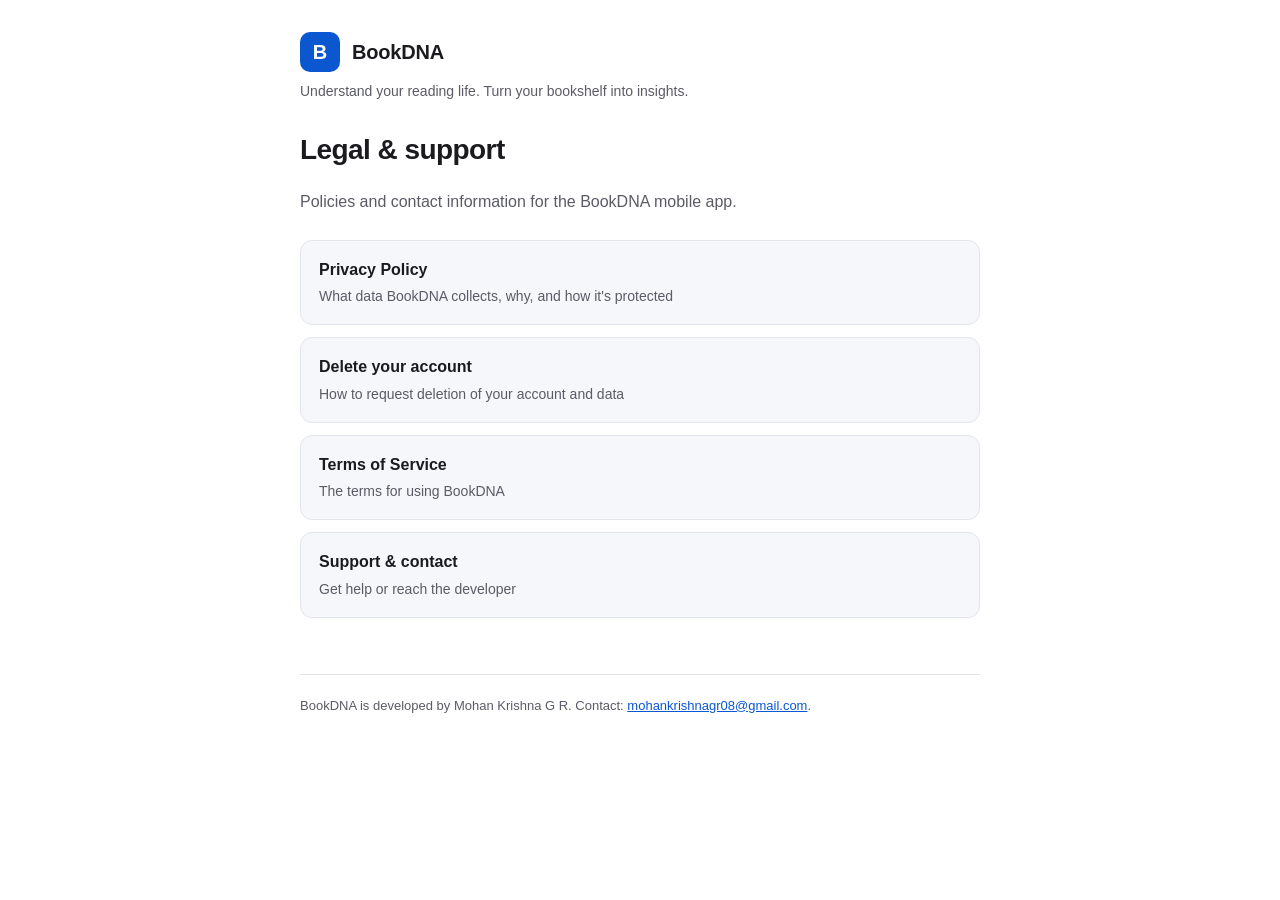
==== index.html @ ef50641e "Add GitHub Pages legal site: privacy, account deletion, terms, support" ====
<!doctype html>
<html lang="en">
<head>
  <meta charset="utf-8">
  <meta name="viewport" content="width=device-width, initial-scale=1">
  <title>BookDNA</title>
  <meta name="description" content="BookDNA — understand your reading life. Legal and support information.">
  <link rel="stylesheet" href="styles.css">
</head>
<body>
  <main class="wrap">
    <header>
      <div class="logo">B</div>
      <div class="brand">BookDNA</div>
    </header>
    <p class="meta">Understand your reading life. Turn your bookshelf into insights.</p>

    <h1>Legal &amp; support</h1>
    <p class="muted">Policies and contact information for the BookDNA mobile app.</p>

    <nav class="cards">
      <a href="privacy.html">Privacy Policy<span>What data BookDNA collects, why, and how it's protected</span></a>
      <a href="delete-account.html">Delete your account<span>How to request deletion of your account and data</span></a>
      <a href="terms.html">Terms of Service<span>The terms for using BookDNA</span></a>
      <a href="support.html">Support &amp; contact<span>Get help or reach the developer</span></a>
    </nav>

    <footer>
      BookDNA is developed by Mohan Krishna G R. Contact:
      <a href="mailto:mohankrishnagr08@gmail.com">mohankrishnagr08@gmail.com</a>.
    </footer>
  </main>
</body>
</html>
---- styles.css ----
:root {
  --brand: #0b57d0;
  --ink: #1b1b1f;
  --muted: #5b5b66;
  --bg: #ffffff;
  --card: #f6f7fb;
  --border: #e3e5ec;
}
@media (prefers-color-scheme: dark) {
  :root {
    --brand: #a8c7fa;
    --ink: #e4e2e6;
    --muted: #c4c6cf;
    --bg: #131316;
    --card: #1d1d21;
    --border: #2d2d31;
  }
}
* { box-sizing: border-box; }
html { -webkit-text-size-adjust: 100%; }
body {
  margin: 0;
  font: 16px/1.65 -apple-system, BlinkMacSystemFont, "Segoe UI", Roboto, Helvetica, Arial, sans-serif;
  color: var(--ink);
  background: var(--bg);
}
.wrap { max-width: 720px; margin: 0 auto; padding: 32px 20px 80px; }
header { display: flex; align-items: center; gap: 12px; margin-bottom: 8px; }
.logo {
  width: 40px; height: 40px; border-radius: 10px;
  background: var(--brand); color: #fff; display: grid; place-items: center;
  font-weight: 700; font-size: 20px; flex: none;
}
@media (prefers-color-scheme: dark) { .logo { color: #07101f; } }
.brand { font-size: 20px; font-weight: 700; letter-spacing: -0.01em; }
a { color: var(--brand); }
h1 { font-size: 28px; letter-spacing: -0.02em; margin: 24px 0 4px; }
h2 { font-size: 19px; margin: 32px 0 8px; }
.meta { color: var(--muted); font-size: 14px; margin: 0 0 24px; }
.muted { color: var(--muted); }
ul { padding-left: 22px; }
li { margin: 4px 0; }
nav.cards { display: grid; gap: 12px; margin: 24px 0; }
nav.cards a {
  display: block; padding: 16px 18px; background: var(--card);
  border: 1px solid var(--border); border-radius: 12px; text-decoration: none;
  color: var(--ink); font-weight: 600;
}
nav.cards a span { display: block; font-weight: 400; color: var(--muted); font-size: 14px; margin-top: 2px; }
.back { display: inline-block; margin-top: 40px; font-size: 14px; }
footer { margin-top: 56px; padding-top: 20px; border-top: 1px solid var(--border); color: var(--muted); font-size: 13px; }
code { background: var(--card); padding: 1px 6px; border-radius: 6px; font-size: 90%; }
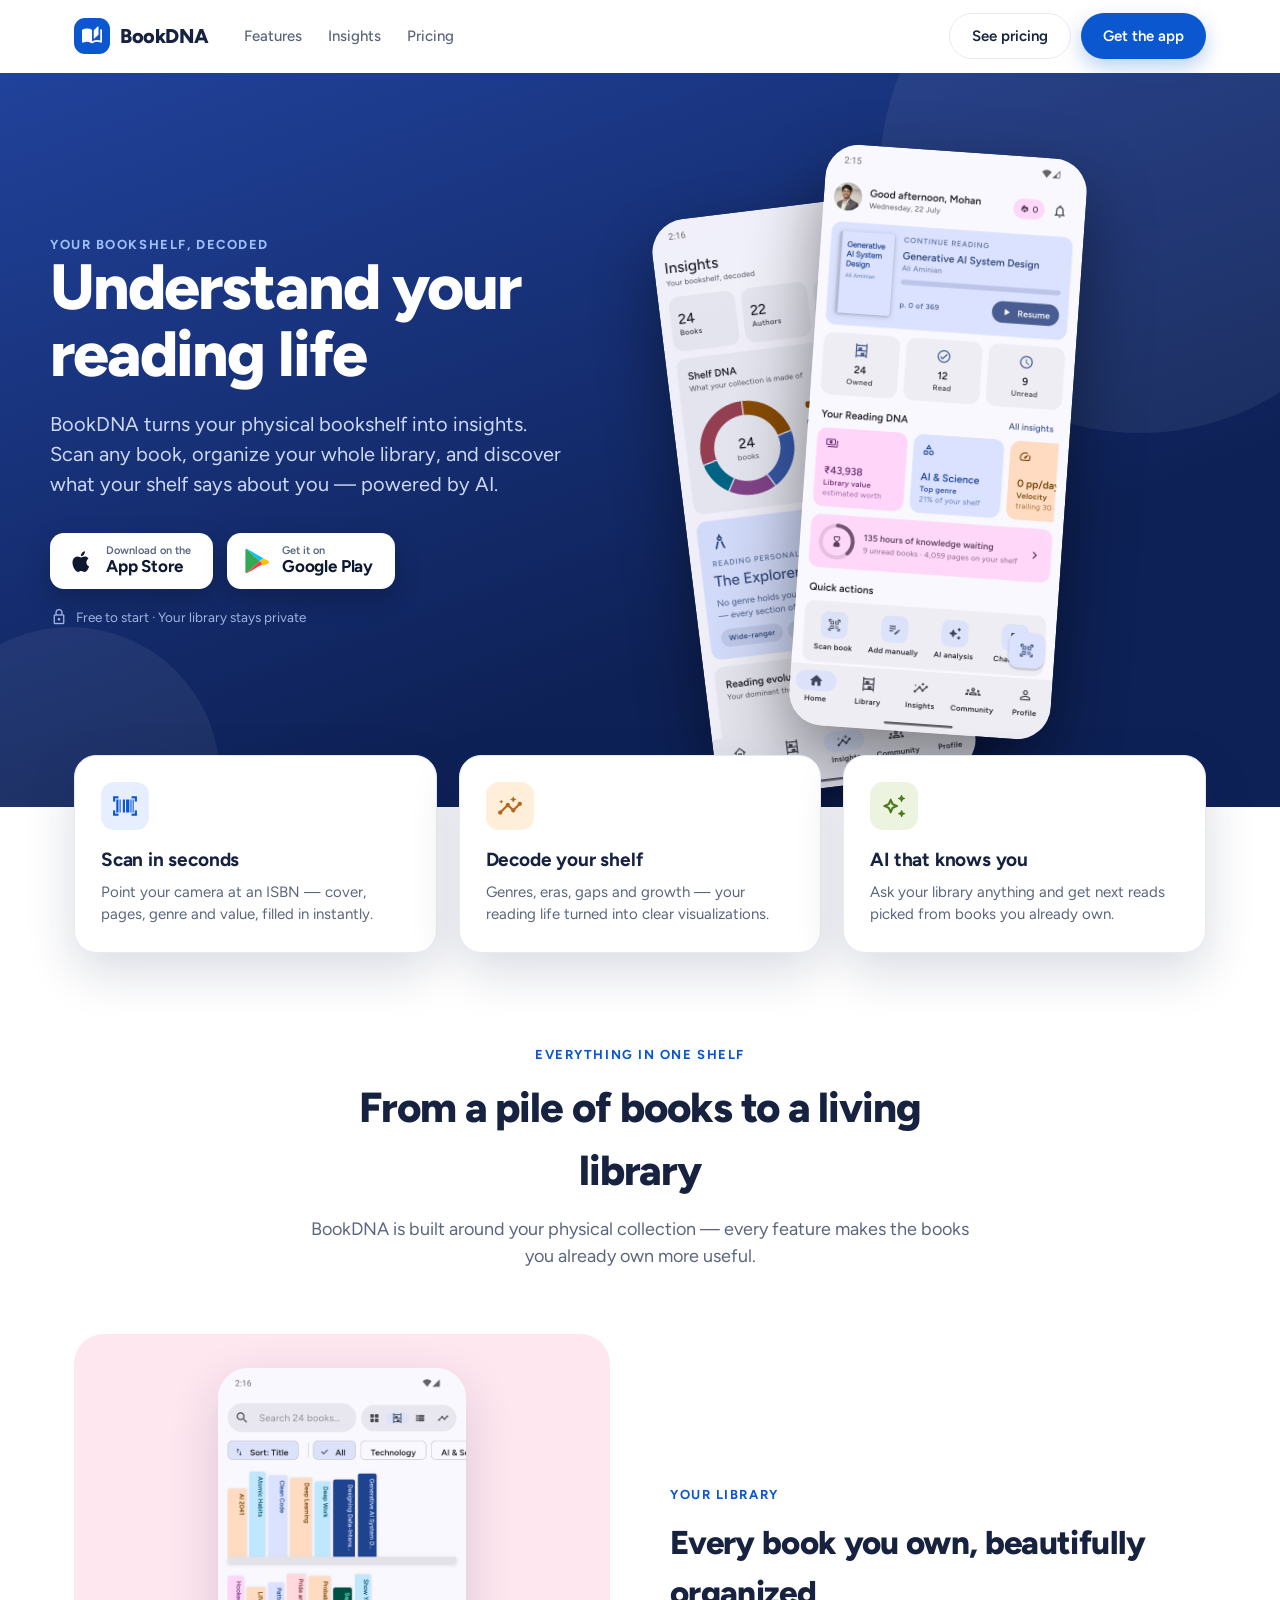
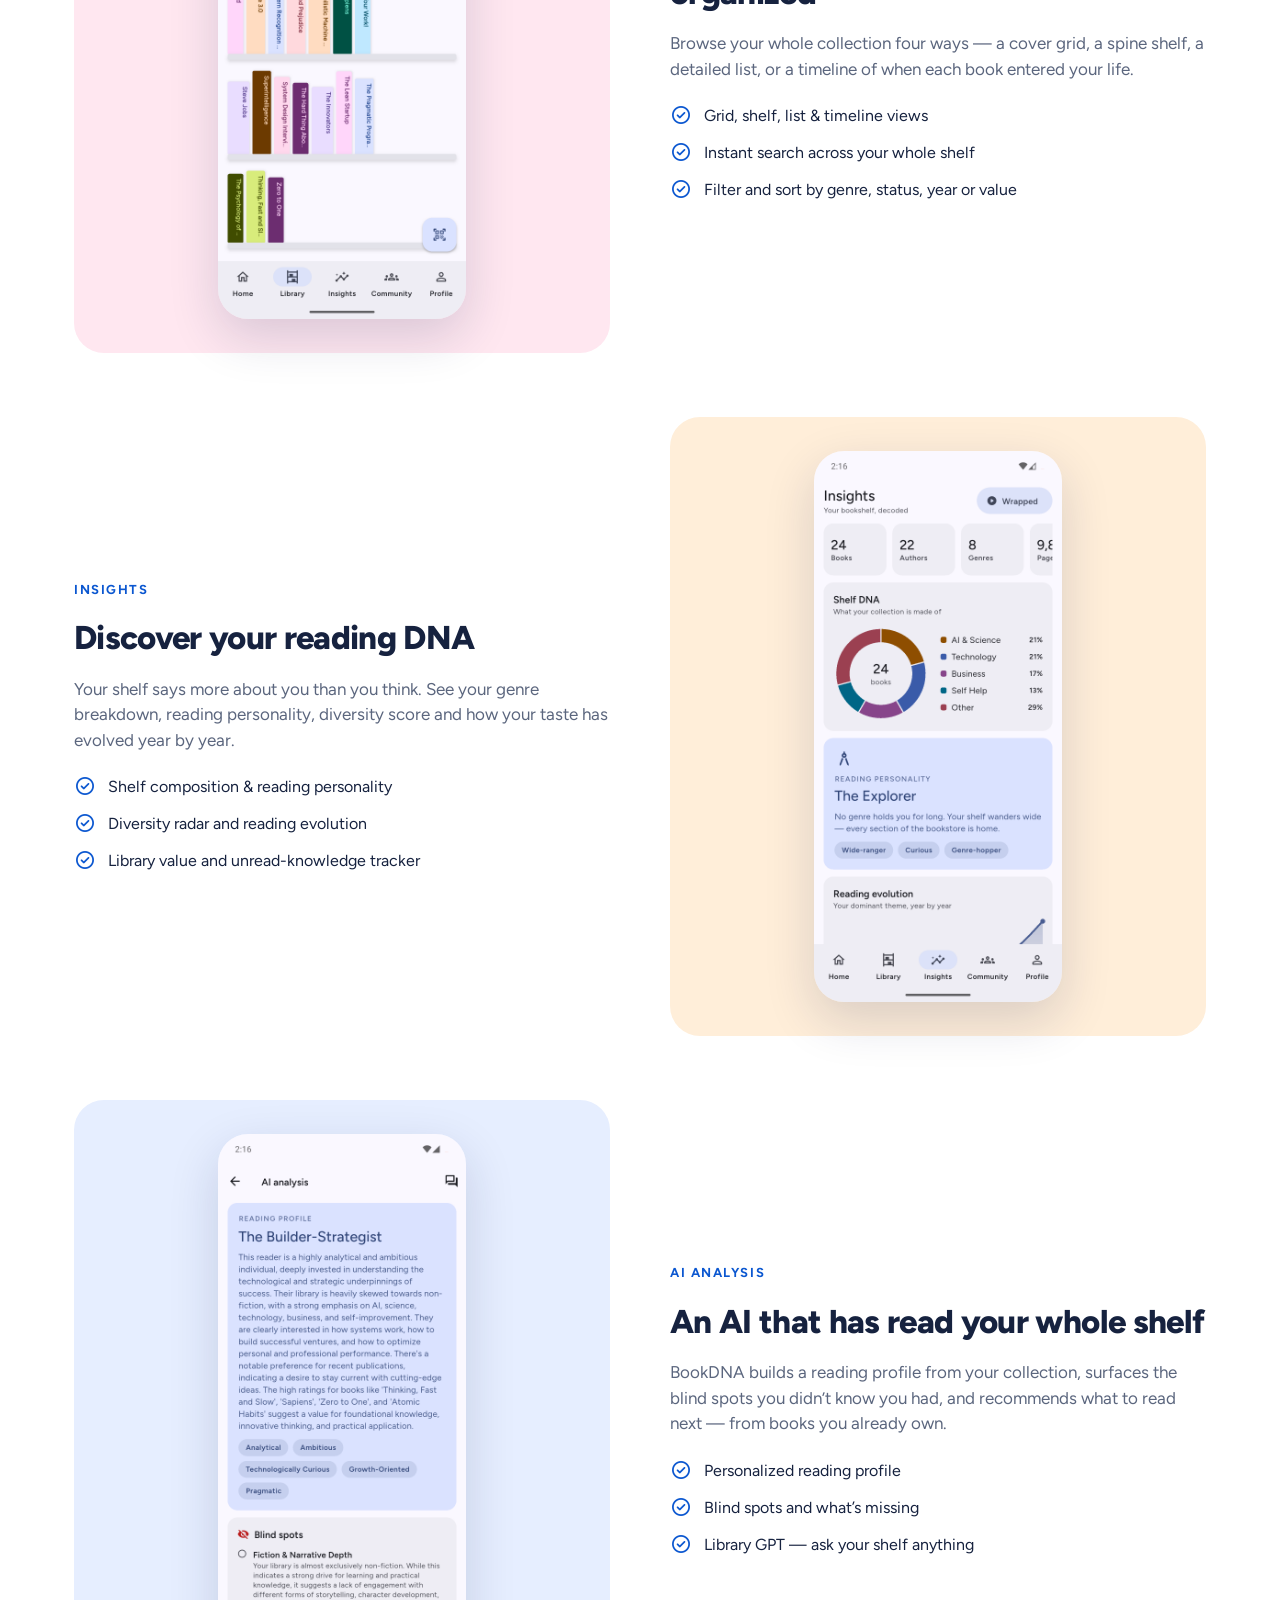
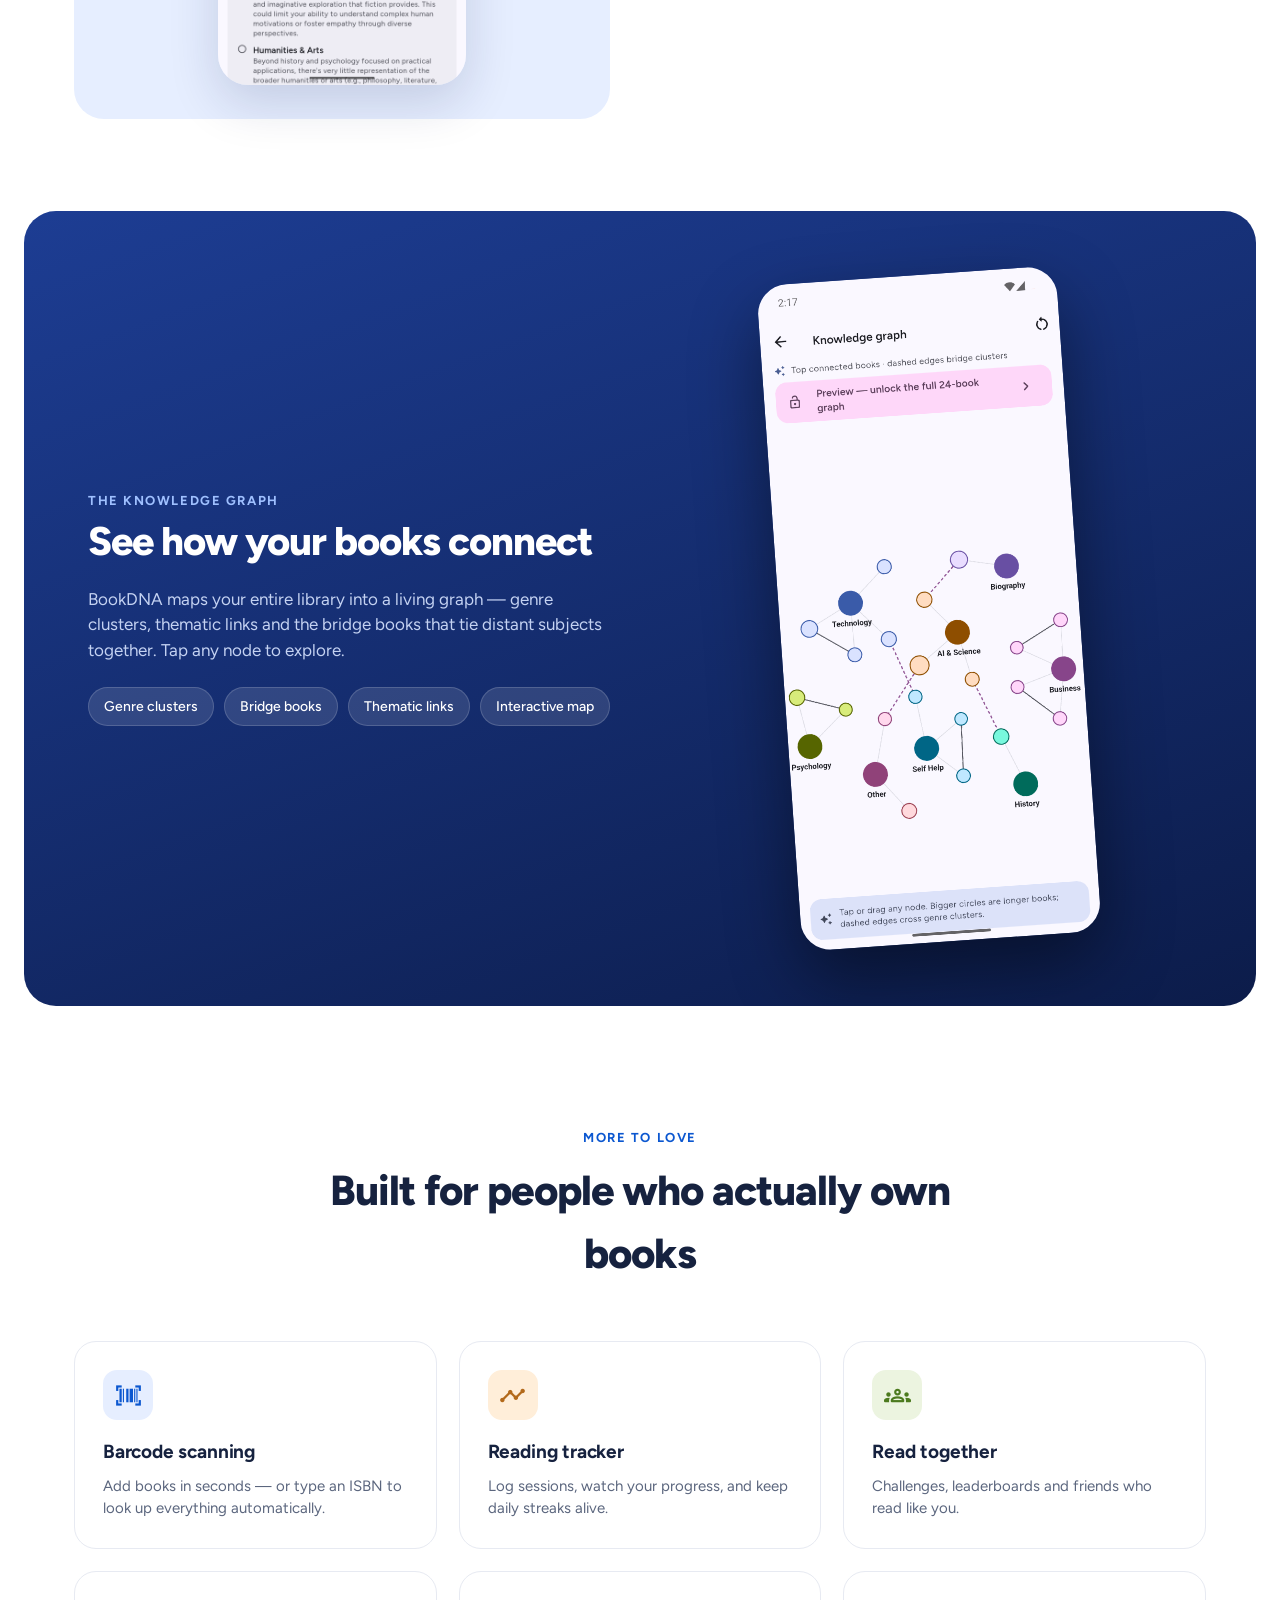
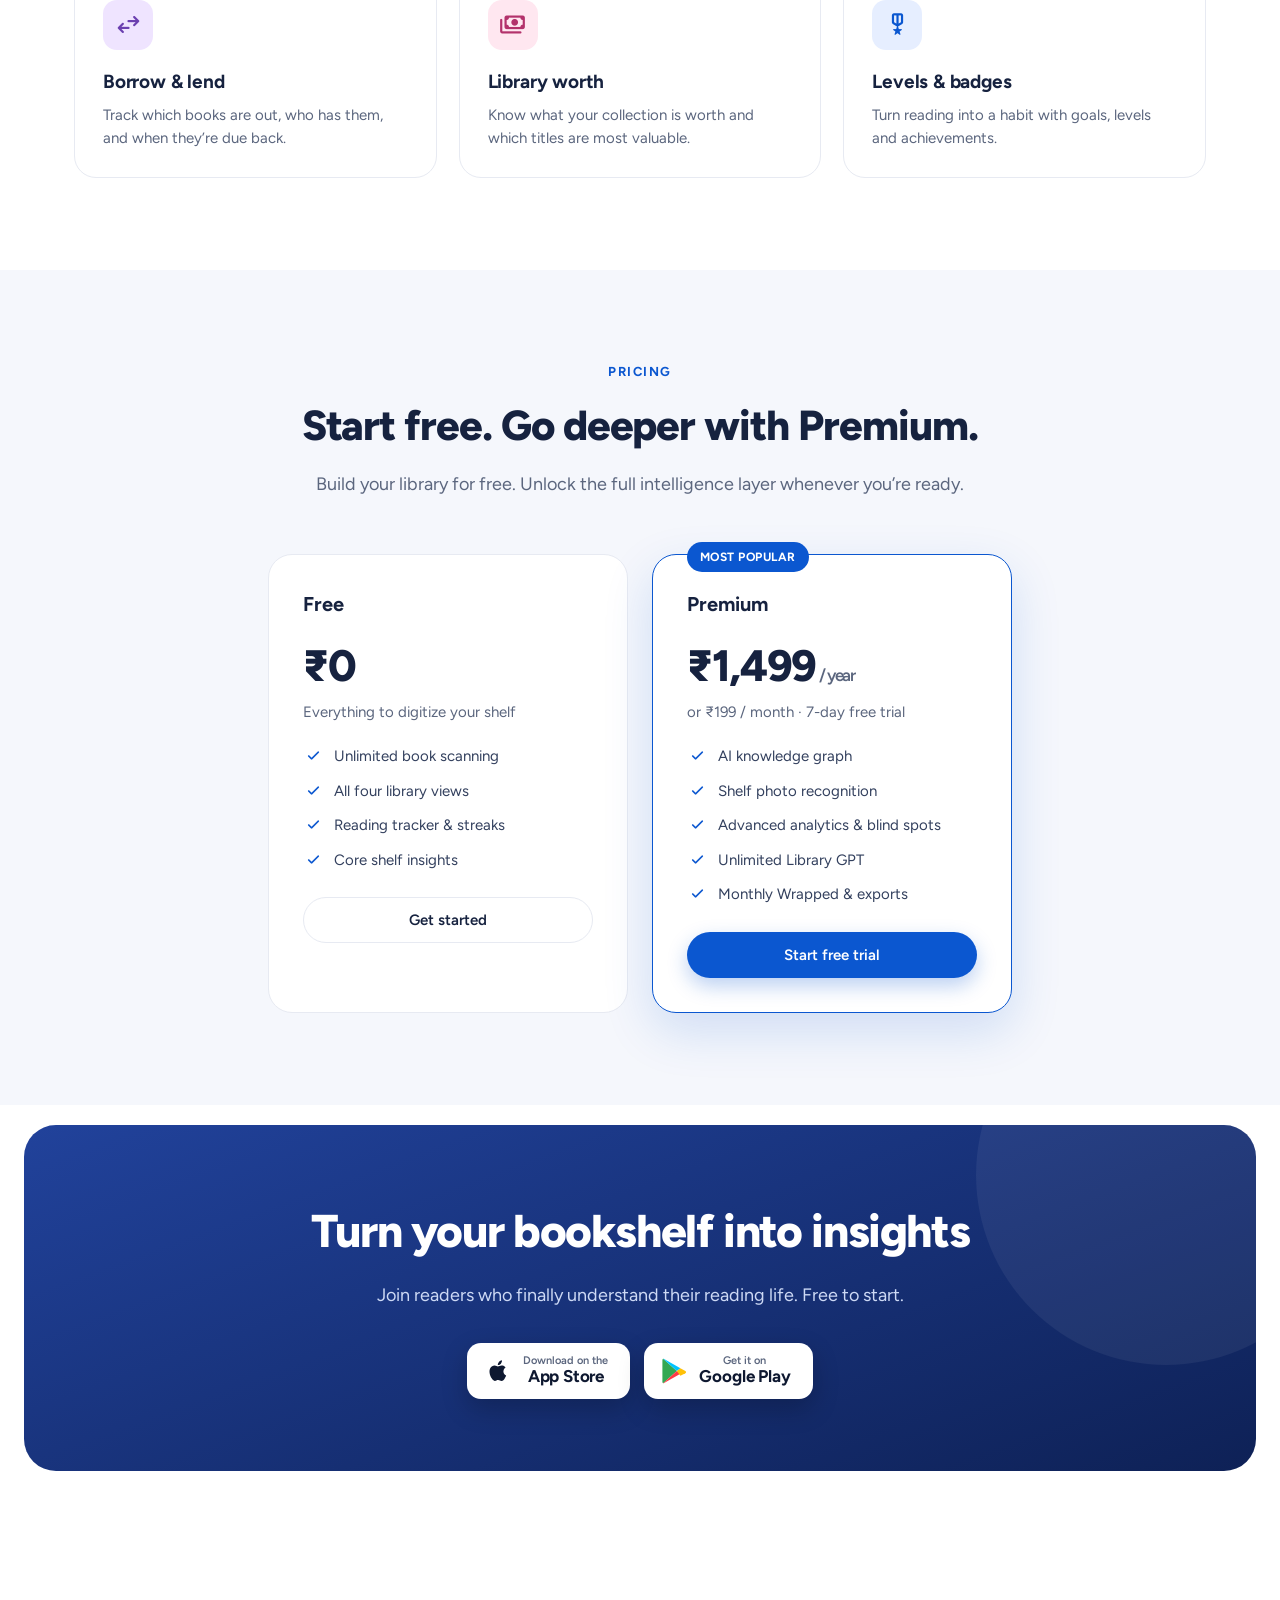
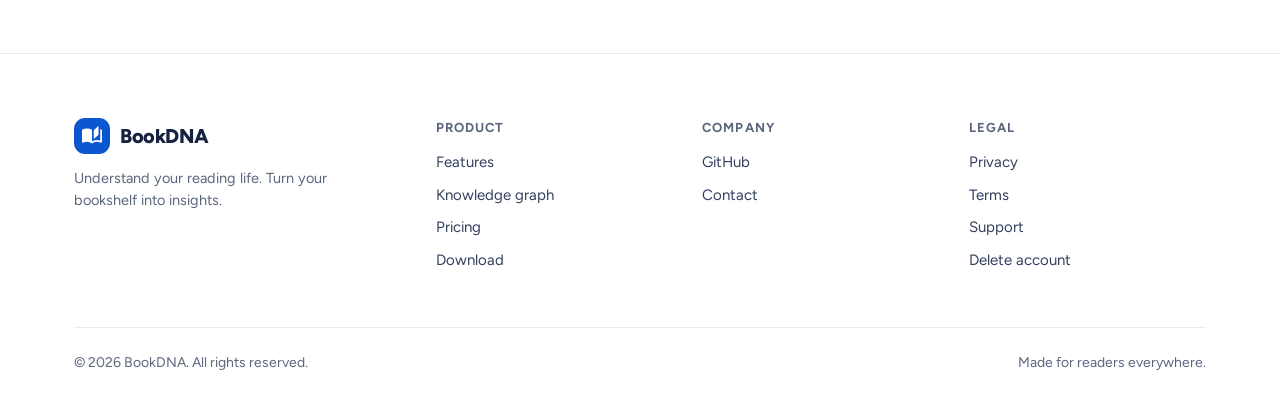
==== commit a37aae0b: "Deploy BookDNA marketing site as homepage; keep legal pages New index.html from the Claude Design pr" ====
--- a/index.html
+++ b/index.html
@@ -1,34 +1,421 @@
-<!doctype html>
+<!DOCTYPE html>
 <html lang="en">
 <head>
-  <meta charset="utf-8">
-  <meta name="viewport" content="width=device-width, initial-scale=1">
-  <title>BookDNA</title>
-  <meta name="description" content="BookDNA — understand your reading life. Legal and support information.">
-  <link rel="stylesheet" href="styles.css">
+<meta charset="UTF-8" />
+<meta name="viewport" content="width=device-width, initial-scale=1" />
+<title>BookDNA — Understand your reading life</title>
+<meta name="description" content="BookDNA turns your physical bookshelf into insights. Scan any book, organize your whole library, and decode your reading DNA with AI." />
+<link rel="preconnect" href="https://fonts.googleapis.com" />
+<link rel="preconnect" href="https://fonts.gstatic.com" crossorigin="anonymous" />
+<link href="https://fonts.googleapis.com/css2?family=Figtree:wght@400;500;600;700;800&display=swap" rel="stylesheet" />
+<link href="https://fonts.googleapis.com/css2?family=Material+Symbols+Rounded:opsz,wght,FILL,GRAD@20..48,300..600,0..1,0" rel="stylesheet" />
+<style>
+  :root{
+    --indigo:#0b57d0; --indigo-2:#1d3d93; --indigo-deep:#0e2156;
+    --pink:#ffe7f0; --amber:#ffeed9; --green:#ecf4e0; --blue:#e6eeff; --purple:#efe4ff;
+    --ink:#16223f; --muted:#5b667e; --line:#e7eaf2; --bg:#ffffff; --soft:#f5f7fc;
+    --r:22px; --shadow:0 18px 50px rgba(20,34,80,.16);
+  }
+  *{box-sizing:border-box;margin:0;padding:0}
+  html{scroll-behavior:smooth}
+  body{font-family:"Figtree",system-ui,sans-serif;color:var(--ink);background:var(--bg);-webkit-font-smoothing:antialiased;line-height:1.5}
+  .msr{font-family:"Material Symbols Rounded";font-weight:normal;font-style:normal;line-height:1;display:inline-block;vertical-align:middle}
+  a{color:inherit;text-decoration:none}
+  img{display:block;max-width:100%}
+  .wrap{max-width:1180px;margin:0 auto;padding:0 24px}
+  .eyebrow{font-size:13px;font-weight:700;letter-spacing:.12em;text-transform:uppercase;color:var(--indigo)}
+
+  /* nav */
+  header{position:sticky;top:0;z-index:50;backdrop-filter:saturate(1.4) blur(12px);background:rgba(255,255,255,.82);border-bottom:1px solid transparent;transition:border-color .3s, background .3s}
+  header.scrolled{border-color:var(--line)}
+  .nav{display:flex;align-items:center;gap:28px;height:72px}
+  .brand{display:flex;align-items:center;gap:10px;font-weight:800;font-size:20px;letter-spacing:-.02em}
+  .logo{width:36px;height:36px;border-radius:11px;background:var(--indigo);display:flex;align-items:center;justify-content:center;flex:none}
+  .logo .msr{color:#fff;font-size:22px}
+  .nav .links{display:flex;gap:26px;margin-left:8px}
+  .nav .links a{font-size:15px;font-weight:500;color:var(--muted);transition:color .2s}
+  .nav .links a:hover{color:var(--ink)}
+  .nav .spacer{flex:1}
+  .btn{display:inline-flex;align-items:center;justify-content:center;gap:8px;height:46px;padding:0 22px;border-radius:999px;font-weight:600;font-size:15px;cursor:pointer;border:none;transition:transform .15s, box-shadow .2s, background .2s;white-space:nowrap}
+  .btn:active{transform:translateY(1px)}
+  .btn-primary{background:var(--indigo);color:#fff;box-shadow:0 8px 20px rgba(11,87,208,.28)}
+  .btn-primary:hover{background:#0a4cb8}
+  .btn-ghost{background:transparent;color:var(--ink);border:1px solid var(--line)}
+  .btn-ghost:hover{background:var(--soft)}
+  .nav-cta{display:flex;gap:10px;align-items:center}
+  .menu-btn{display:none;background:none;border:none;cursor:pointer}
+
+  /* hero */
+  .hero{position:relative;overflow:hidden;background:linear-gradient(160deg,#21429b 0%,#0e2156 70%);color:#fff}
+  .hero .blob{position:absolute;border-radius:50%;background:rgba(255,255,255,.06);pointer-events:none}
+  .hero-inner{display:grid;grid-template-columns:1.05fr .95fr;gap:40px;align-items:center;padding:78px 0 96px}
+  .hero h1{font-size:clamp(38px,5.4vw,64px);line-height:1.04;letter-spacing:-.03em;font-weight:800}
+  .hero p.sub{font-size:clamp(17px,2vw,20px);color:#cdd9f5;margin-top:22px;max-width:520px}
+  .hero .eyebrow{color:#9fc0ff}
+  .store-row{display:flex;gap:14px;margin-top:34px;flex-wrap:wrap}
+  .store{display:inline-flex;align-items:center;gap:11px;background:#fff;color:#0e1830;height:56px;padding:0 22px 0 18px;border-radius:14px;transition:transform .15s, box-shadow .2s;box-shadow:0 10px 26px rgba(0,0,0,.22)}
+  .store:hover{transform:translateY(-2px)}
+  .store .msr{font-size:30px}
+  .store small{display:block;font-size:11px;line-height:1.1;color:#5b667e;font-weight:600}
+  .store b{display:block;font-size:17px;line-height:1.15;letter-spacing:-.01em}
+  .store.play .tri{width:26px;height:28px}
+  .hero-note{margin-top:18px;font-size:13.5px;color:#9fb2e0;display:flex;align-items:center;gap:8px}
+  .phones{position:relative;height:560px}
+  .phones img{position:absolute;border-radius:34px;box-shadow:0 30px 70px rgba(0,0,0,.45);width:262px}
+  .phones .p1{left:118px;top:0;transform:rotate(4deg);z-index:2}
+  .phones .p2{left:-6px;top:54px;transform:rotate(-7deg);z-index:1;opacity:.96}
+
+  /* value strip */
+  .values{display:grid;grid-template-columns:repeat(3,1fr);gap:22px;margin-top:-52px;position:relative;z-index:5}
+  .vcard{background:#fff;border:1px solid var(--line);border-radius:var(--r);padding:26px;box-shadow:var(--shadow)}
+  .vcard .ic{width:48px;height:48px;border-radius:13px;background:var(--blue);display:flex;align-items:center;justify-content:center;margin-bottom:16px}
+  .vcard .ic .msr{color:var(--indigo);font-size:26px}
+  .vcard h3{font-size:19px;letter-spacing:-.01em}
+  .vcard p{color:var(--muted);font-size:15px;margin-top:6px}
+
+  section.block{padding:92px 0}
+  .sec-head{max-width:680px;margin:0 auto 12px;text-align:center}
+  .sec-head h2{font-size:clamp(28px,3.6vw,42px);letter-spacing:-.025em;font-weight:800;margin-top:12px}
+  .sec-head p{color:var(--muted);font-size:18px;margin-top:14px}
+
+  /* showcase rows */
+  .showcase{display:grid;grid-template-columns:1fr 1fr;gap:60px;align-items:center;margin-top:64px}
+  .showcase:first-of-type{margin-top:52px}
+  .showcase .media{display:flex;justify-content:center;position:relative}
+  .showcase .media .pane{border-radius:30px;padding:34px;width:100%;display:flex;justify-content:center;gap:18px}
+  .showcase .media img{width:248px;border-radius:30px;box-shadow:var(--shadow)}
+  .showcase:nth-child(even) .text{order:2}
+  .showcase:nth-child(even) .media{order:1}
+  .showcase .text h3{font-size:clamp(24px,3vw,33px);letter-spacing:-.02em;font-weight:800;margin-top:14px}
+  .showcase .text p{color:var(--muted);font-size:17px;margin-top:14px}
+  .feat-list{margin-top:22px;display:flex;flex-direction:column;gap:13px}
+  .feat-list li{list-style:none;display:flex;gap:12px;align-items:flex-start;font-size:16px}
+  .feat-list .msr{color:var(--indigo);font-size:22px;flex:none}
+
+  /* feature grid */
+  .grid6{display:grid;grid-template-columns:repeat(3,1fr);gap:22px;margin-top:56px}
+  .fcard{border:1px solid var(--line);border-radius:var(--r);padding:28px;background:#fff;transition:transform .2s, box-shadow .2s}
+  .fcard:hover{transform:translateY(-4px);box-shadow:var(--shadow)}
+  .fcard .ic{width:50px;height:50px;border-radius:14px;display:flex;align-items:center;justify-content:center;margin-bottom:18px}
+  .fcard .ic .msr{font-size:27px}
+  .fcard h3{font-size:19px;letter-spacing:-.01em}
+  .fcard p{color:var(--muted);font-size:15px;margin-top:8px}
+
+  /* insights dark band */
+  .dark{background:linear-gradient(160deg,#1d3d93,#0c1c4a);color:#fff;border-radius:32px;overflow:hidden;margin:0 24px}
+  .dark-inner{display:grid;grid-template-columns:1fr 1fr;gap:50px;align-items:center;padding:64px}
+  .dark h2{font-size:clamp(28px,3.4vw,40px);letter-spacing:-.025em;font-weight:800}
+  .dark p{color:#c4d2f2;font-size:17px;margin-top:16px}
+  .dark .eyebrow{color:#9fc0ff}
+  .chiprow{display:flex;flex-wrap:wrap;gap:10px;margin-top:24px}
+  .chiprow span{background:rgba(255,255,255,.12);border:1px solid rgba(255,255,255,.16);padding:8px 15px;border-radius:999px;font-size:14px;font-weight:500}
+  .dark .media img{width:300px;border-radius:30px;box-shadow:0 30px 70px rgba(0,0,0,.45);margin:0 auto;transform:rotate(-4deg)}
+
+  /* pricing */
+  .price-grid{display:grid;grid-template-columns:repeat(2,minmax(0,360px));gap:24px;justify-content:center;margin-top:56px}
+  .plan{border:1px solid var(--line);border-radius:24px;padding:34px;background:#fff;position:relative}
+  .plan.featured{border-color:var(--indigo);box-shadow:0 18px 50px rgba(11,87,208,.16)}
+  .plan .tag{position:absolute;top:-13px;left:34px;background:var(--indigo);color:#fff;font-size:12px;font-weight:700;letter-spacing:.04em;padding:6px 13px;border-radius:999px}
+  .plan h3{font-size:20px}
+  .plan .price{font-size:44px;font-weight:800;letter-spacing:-.03em;margin:14px 0 2px}
+  .plan .price span{font-size:17px;font-weight:600;color:var(--muted)}
+  .plan ul{list-style:none;margin:22px 0 26px;display:flex;flex-direction:column;gap:12px}
+  .plan li{display:flex;gap:10px;align-items:flex-start;font-size:15px;color:#33405e}
+  .plan li .msr{color:var(--indigo);font-size:21px;flex:none}
+  .plan .btn{width:100%}
+
+  /* final cta */
+  .cta{background:linear-gradient(160deg,#21429b,#0e2156);color:#fff;border-radius:32px;margin:0 24px;text-align:center;padding:72px 24px;overflow:hidden;position:relative}
+  .cta h2{font-size:clamp(30px,4vw,46px);letter-spacing:-.03em;font-weight:800}
+  .cta p{color:#cdd9f5;font-size:18px;margin-top:16px}
+  .cta .store-row{justify-content:center}
+
+  footer{padding:64px 0 40px;border-top:1px solid var(--line);margin-top:90px}
+  .foot{display:grid;grid-template-columns:1.4fr 1fr 1fr 1fr;gap:30px}
+  .foot p{color:var(--muted);font-size:14.5px;margin-top:14px;max-width:280px}
+  .foot h4{font-size:13px;letter-spacing:.08em;text-transform:uppercase;color:var(--muted);margin-bottom:14px}
+  .foot a{display:block;color:#33405e;font-size:15px;margin-bottom:10px}
+  .foot a:hover{color:var(--indigo)}
+  .copyright{margin-top:46px;padding-top:24px;border-top:1px solid var(--line);color:var(--muted);font-size:14px;display:flex;justify-content:space-between;flex-wrap:wrap;gap:10px}
+
+  .reveal{opacity:0;transform:translateY(24px);transition:opacity .7s cubic-bezier(.2,0,0,1), transform .7s cubic-bezier(.2,0,0,1)}
+  .reveal.in{opacity:1;transform:none}
+  .hero-in{opacity:1}
+  .phones.hero-in{animation:heroIn .8s cubic-bezier(.2,0,0,1) both;animation-delay:.1s}
+  @keyframes heroIn{from{transform:translateY(26px)}to{transform:none}}
+
+  @media(max-width:920px){
+    .nav .links{display:none}
+    .hero-inner{grid-template-columns:1fr;gap:10px;padding:54px 0 80px}
+    .phones{height:480px;margin-top:10px}
+    .values{grid-template-columns:1fr;margin-top:-40px}
+    .showcase{grid-template-columns:1fr;gap:30px}
+    .showcase:nth-child(even) .text{order:0}
+    .showcase:nth-child(even) .media{order:0}
+    .grid6{grid-template-columns:1fr}
+    .dark-inner{grid-template-columns:1fr;padding:44px 28px;gap:30px}
+    .dark .media img{transform:none}
+    .price-grid{grid-template-columns:1fr}
+    .foot{grid-template-columns:1fr 1fr}
+    .nav-cta .btn-ghost{display:none}
+  }
+  @media(max-width:560px){
+    .foot{grid-template-columns:1fr}
+  }
+</style>
 </head>
 <body>
-  <main class="wrap">
-    <header>
-      <div class="logo">B</div>
-      <div class="brand">BookDNA</div>
-    </header>
-    <p class="meta">Understand your reading life. Turn your bookshelf into insights.</p>
-
-    <h1>Legal &amp; support</h1>
-    <p class="muted">Policies and contact information for the BookDNA mobile app.</p>
-
-    <nav class="cards">
-      <a href="privacy.html">Privacy Policy<span>What data BookDNA collects, why, and how it's protected</span></a>
-      <a href="delete-account.html">Delete your account<span>How to request deletion of your account and data</span></a>
-      <a href="terms.html">Terms of Service<span>The terms for using BookDNA</span></a>
-      <a href="support.html">Support &amp; contact<span>Get help or reach the developer</span></a>
+<header id="hdr">
+  <div class="wrap nav">
+    <div class="brand"><span class="logo"><span class="msr" style="font-variation-settings:'FILL' 1">auto_stories</span></span>BookDNA</div>
+    <nav class="links">
+      <a href="#features">Features</a>
+      <a href="#insights">Insights</a>
+      <a href="#pricing">Pricing</a>
     </nav>
-
-    <footer>
-      BookDNA is developed by Mohan Krishna G R. Contact:
-      <a href="mailto:mohankrishnagr08@gmail.com">mohankrishnagr08@gmail.com</a>.
-    </footer>
-  </main>
+    <div class="spacer"></div>
+    <div class="nav-cta">
+      <a href="#pricing" class="btn btn-ghost">See pricing</a>
+      <a href="#get" class="btn btn-primary">Get the app</a>
+    </div>
+  </div>
+</header>
+
+<section class="hero">
+  <div class="blob" style="width:520px;height:520px;right:-120px;top:-160px"></div>
+  <div class="blob" style="width:300px;height:300px;left:-80px;bottom:-120px"></div>
+  <div class="wrap hero-inner">
+    <div class="hero-in">
+      <div class="eyebrow">Your bookshelf, decoded</div>
+      <h1>Understand your reading life</h1>
+      <p class="sub">BookDNA turns your physical bookshelf into insights. Scan any book, organize your whole library, and discover what your shelf says about you — powered by AI.</p>
+      <div class="store-row" id="get">
+        <a class="store" href="#get" aria-label="Download on the App Store">
+          <svg viewBox="0 0 24 24" width="27" height="27" fill="currentColor" aria-hidden="true"><path d="M16.36 12.78c-.02-2.3 1.88-3.4 1.96-3.46-1.07-1.56-2.73-1.78-3.32-1.8-1.41-.14-2.76.83-3.48.83-.72 0-1.82-.81-3-.79-1.54.02-2.96.9-3.75 2.28-1.6 2.78-.41 6.89 1.15 9.14.76 1.1 1.67 2.34 2.86 2.29 1.15-.05 1.58-.74 2.97-.74 1.39 0 1.78.74 3 .72 1.24-.02 2.02-1.12 2.78-2.23.88-1.28 1.24-2.52 1.26-2.58-.03-.01-2.42-.93-2.44-3.67zM14.13 5.9c.64-.78 1.07-1.85.95-2.93-.92.04-2.03.61-2.69 1.38-.59.69-1.11 1.79-.97 2.85 1.02.08 2.07-.52 2.71-1.3z"/></svg>
+          <span><small>Download on the</small><b>App Store</b></span>
+        </a>
+        <a class="store play" href="#get" aria-label="Get it on Google Play">
+          <svg class="tri" viewBox="0 0 24 26" aria-hidden="true"><path d="M1 1.6 13.7 13 1 24.4c-.4-.2-.7-.6-.7-1.2V2.8c0-.6.3-1 .7-1.2Z" fill="#34a853"/><path d="M1 1.6c.1 0 .3 0 .5.1L17 10.5l-3.3 2.5L1 1.6Z" fill="#00c3ff"/><path d="M1 24.4 13.7 13 17 15.5 1.5 24.3c-.2.1-.4.1-.5.1Z" fill="#ff3a44"/><path d="M17 10.5 21.6 13c.9.5.9 1.6 0 2.1L17 17.5 13.7 13 17 10.5Z" fill="#ffc107"/></svg>
+          <span><small>Get it on</small><b>Google Play</b></span>
+        </a>
+      </div>
+      <div class="hero-note"><span class="msr" style="font-size:18px">lock</span> Free to start · Your library stays private</div>
+    </div>
+    <div class="phones hero-in">
+      <img class="p2" src="assets/insights.png" alt="BookDNA reading insights" />
+      <img class="p1" src="assets/home.png" alt="BookDNA home screen" />
+    </div>
+  </div>
+</section>
+
+<div class="wrap">
+  <div class="values">
+    <div class="vcard reveal">
+      <div class="ic"><span class="msr">barcode_scanner</span></div>
+      <h3>Scan in seconds</h3>
+      <p>Point your camera at an ISBN — cover, pages, genre and value, filled in instantly.</p>
+    </div>
+    <div class="vcard reveal">
+      <div class="ic" style="background:var(--amber)"><span class="msr" style="color:#b3691a">insights</span></div>
+      <h3>Decode your shelf</h3>
+      <p>Genres, eras, gaps and growth — your reading life turned into clear visualizations.</p>
+    </div>
+    <div class="vcard reveal">
+      <div class="ic" style="background:var(--green)"><span class="msr" style="color:#4c7a1e">auto_awesome</span></div>
+      <h3>AI that knows you</h3>
+      <p>Ask your library anything and get next reads picked from books you already own.</p>
+    </div>
+  </div>
+</div>
+
+<section class="block" id="features">
+  <div class="wrap">
+    <div class="sec-head reveal">
+      <div class="eyebrow">Everything in one shelf</div>
+      <h2>From a pile of books to a living library</h2>
+      <p>BookDNA is built around your physical collection — every feature makes the books you already own more useful.</p>
+    </div>
+
+    <div class="showcase">
+      <div class="text reveal">
+        <div class="eyebrow">Your library</div>
+        <h3>Every book you own, beautifully organized</h3>
+        <p>Browse your whole collection four ways — a cover grid, a spine shelf, a detailed list, or a timeline of when each book entered your life.</p>
+        <ul class="feat-list">
+          <li><span class="msr">check_circle</span> Grid, shelf, list & timeline views</li>
+          <li><span class="msr">check_circle</span> Instant search across your whole shelf</li>
+          <li><span class="msr">check_circle</span> Filter and sort by genre, status, year or value</li>
+        </ul>
+      </div>
+      <div class="media reveal">
+        <div class="pane" style="background:var(--pink)">
+          <img src="assets/library.png" alt="Library shelf view" />
+        </div>
+      </div>
+    </div>
+
+    <div class="showcase">
+      <div class="text reveal">
+        <div class="eyebrow">Insights</div>
+        <h3>Discover your reading DNA</h3>
+        <p>Your shelf says more about you than you think. See your genre breakdown, reading personality, diversity score and how your taste has evolved year by year.</p>
+        <ul class="feat-list">
+          <li><span class="msr">check_circle</span> Shelf composition & reading personality</li>
+          <li><span class="msr">check_circle</span> Diversity radar and reading evolution</li>
+          <li><span class="msr">check_circle</span> Library value and unread-knowledge tracker</li>
+        </ul>
+      </div>
+      <div class="media reveal">
+        <div class="pane" style="background:var(--amber)">
+          <img src="assets/insights.png" alt="Reading insights" />
+        </div>
+      </div>
+    </div>
+
+    <div class="showcase">
+      <div class="text reveal">
+        <div class="eyebrow">AI analysis</div>
+        <h3>An AI that has read your whole shelf</h3>
+        <p>BookDNA builds a reading profile from your collection, surfaces the blind spots you didn’t know you had, and recommends what to read next — from books you already own.</p>
+        <ul class="feat-list">
+          <li><span class="msr">check_circle</span> Personalized reading profile</li>
+          <li><span class="msr">check_circle</span> Blind spots and what’s missing</li>
+          <li><span class="msr">check_circle</span> Library GPT — ask your shelf anything</li>
+        </ul>
+      </div>
+      <div class="media reveal">
+        <div class="pane" style="background:var(--blue)">
+          <img src="assets/ai.png" alt="AI reading profile" />
+        </div>
+      </div>
+    </div>
+  </div>
+</section>
+
+<section style="padding:0 0 30px">
+  <div class="dark reveal" id="insights">
+    <div class="dark-inner">
+      <div>
+        <div class="eyebrow">The knowledge graph</div>
+        <h2>See how your books connect</h2>
+        <p>BookDNA maps your entire library into a living graph — genre clusters, thematic links and the bridge books that tie distant subjects together. Tap any node to explore.</p>
+        <div class="chiprow">
+          <span>Genre clusters</span><span>Bridge books</span><span>Thematic links</span><span>Interactive map</span>
+        </div>
+      </div>
+      <div class="media">
+        <img src="assets/graph.png" alt="Knowledge graph" />
+      </div>
+    </div>
+  </div>
+</section>
+
+<section class="block">
+  <div class="wrap">
+    <div class="sec-head reveal">
+      <div class="eyebrow">More to love</div>
+      <h2>Built for people who actually own books</h2>
+    </div>
+    <div class="grid6">
+      <div class="fcard reveal"><div class="ic" style="background:var(--blue)"><span class="msr" style="color:var(--indigo)">barcode_scanner</span></div><h3>Barcode scanning</h3><p>Add books in seconds — or type an ISBN to look up everything automatically.</p></div>
+      <div class="fcard reveal"><div class="ic" style="background:var(--amber)"><span class="msr" style="color:#b3691a">timeline</span></div><h3>Reading tracker</h3><p>Log sessions, watch your progress, and keep daily streaks alive.</p></div>
+      <div class="fcard reveal"><div class="ic" style="background:var(--green)"><span class="msr" style="color:#4c7a1e">groups</span></div><h3>Read together</h3><p>Challenges, leaderboards and friends who read like you.</p></div>
+      <div class="fcard reveal"><div class="ic" style="background:var(--purple)"><span class="msr" style="color:#6b3fb0">swap_horiz</span></div><h3>Borrow &amp; lend</h3><p>Track which books are out, who has them, and when they’re due back.</p></div>
+      <div class="fcard reveal"><div class="ic" style="background:var(--pink)"><span class="msr" style="color:#b3326b">payments</span></div><h3>Library worth</h3><p>Know what your collection is worth and which titles are most valuable.</p></div>
+      <div class="fcard reveal"><div class="ic" style="background:var(--blue)"><span class="msr" style="color:var(--indigo)">military_tech</span></div><h3>Levels &amp; badges</h3><p>Turn reading into a habit with goals, levels and achievements.</p></div>
+    </div>
+  </div>
+</section>
+
+<section class="block" id="pricing" style="background:var(--soft)">
+  <div class="wrap">
+    <div class="sec-head reveal">
+      <div class="eyebrow">Pricing</div>
+      <h2>Start free. Go deeper with Premium.</h2>
+      <p>Build your library for free. Unlock the full intelligence layer whenever you’re ready.</p>
+    </div>
+    <div class="price-grid">
+      <div class="plan reveal">
+        <h3>Free</h3>
+        <div class="price">₹0</div>
+        <div style="color:var(--muted);font-size:15px">Everything to digitize your shelf</div>
+        <ul>
+          <li><span class="msr">check</span> Unlimited book scanning</li>
+          <li><span class="msr">check</span> All four library views</li>
+          <li><span class="msr">check</span> Reading tracker &amp; streaks</li>
+          <li><span class="msr">check</span> Core shelf insights</li>
+        </ul>
+        <a href="#get" class="btn btn-ghost">Get started</a>
+      </div>
+      <div class="plan featured reveal">
+        <div class="tag">MOST POPULAR</div>
+        <h3>Premium</h3>
+        <div class="price">₹1,499<span> / year</span></div>
+        <div style="color:var(--muted);font-size:15px">or ₹199 / month · 7-day free trial</div>
+        <ul>
+          <li><span class="msr">check</span> AI knowledge graph</li>
+          <li><span class="msr">check</span> Shelf photo recognition</li>
+          <li><span class="msr">check</span> Advanced analytics &amp; blind spots</li>
+          <li><span class="msr">check</span> Unlimited Library GPT</li>
+          <li><span class="msr">check</span> Monthly Wrapped &amp; exports</li>
+        </ul>
+        <a href="#get" class="btn btn-primary">Start free trial</a>
+      </div>
+    </div>
+  </div>
+</section>
+
+<section class="block" style="padding-top:20px">
+  <div class="cta reveal">
+    <div class="blob" style="width:380px;height:380px;right:-100px;top:-140px;position:absolute;border-radius:50%;background:rgba(255,255,255,.06)"></div>
+    <h2>Turn your bookshelf into insights</h2>
+    <p>Join readers who finally understand their reading life. Free to start.</p>
+    <div class="store-row">
+      <a class="store" href="#get"><svg viewBox="0 0 24 24" width="27" height="27" fill="currentColor" aria-hidden="true"><path d="M16.36 12.78c-.02-2.3 1.88-3.4 1.96-3.46-1.07-1.56-2.73-1.78-3.32-1.8-1.41-.14-2.76.83-3.48.83-.72 0-1.82-.81-3-.79-1.54.02-2.96.9-3.75 2.28-1.6 2.78-.41 6.89 1.15 9.14.76 1.1 1.67 2.34 2.86 2.29 1.15-.05 1.58-.74 2.97-.74 1.39 0 1.78.74 3 .72 1.24-.02 2.02-1.12 2.78-2.23.88-1.28 1.24-2.52 1.26-2.58-.03-.01-2.42-.93-2.44-3.67zM14.13 5.9c.64-.78 1.07-1.85.95-2.93-.92.04-2.03.61-2.69 1.38-.59.69-1.11 1.79-.97 2.85 1.02.08 2.07-.52 2.71-1.3z"/></svg><span><small>Download on the</small><b>App Store</b></span></a>
+      <a class="store play" href="#get"><svg class="tri" viewBox="0 0 24 26" aria-hidden="true"><path d="M1 1.6 13.7 13 1 24.4c-.4-.2-.7-.6-.7-1.2V2.8c0-.6.3-1 .7-1.2Z" fill="#34a853"/><path d="M1 1.6c.1 0 .3 0 .5.1L17 10.5l-3.3 2.5L1 1.6Z" fill="#00c3ff"/><path d="M1 24.4 13.7 13 17 15.5 1.5 24.3c-.2.1-.4.1-.5.1Z" fill="#ff3a44"/><path d="M17 10.5 21.6 13c.9.5.9 1.6 0 2.1L17 17.5 13.7 13 17 10.5Z" fill="#ffc107"/></svg><span><small>Get it on</small><b>Google Play</b></span></a>
+    </div>
+  </div>
+</section>
+
+<footer>
+  <div class="wrap">
+    <div class="foot">
+      <div>
+        <div class="brand"><span class="logo"><span class="msr" style="font-variation-settings:'FILL' 1">auto_stories</span></span>BookDNA</div>
+        <p>Understand your reading life. Turn your bookshelf into insights.</p>
+      </div>
+      <div>
+        <h4>Product</h4>
+        <a href="#features">Features</a>
+        <a href="#insights">Knowledge graph</a>
+        <a href="#pricing">Pricing</a>
+        <a href="#get">Download</a>
+      </div>
+      <div>
+        <h4>Company</h4>
+        <a href="https://github.com/MohanKrishnaGR/BookDNA">GitHub</a>
+        <a href="support.html">Contact</a>
+      </div>
+      <div>
+        <h4>Legal</h4>
+        <a href="privacy.html">Privacy</a>
+        <a href="terms.html">Terms</a>
+        <a href="support.html">Support</a>
+        <a href="delete-account.html">Delete account</a>
+      </div>
+    </div>
+    <div class="copyright">
+      <span>© 2026 BookDNA. All rights reserved.</span>
+      <span>Made for readers everywhere.</span>
+    </div>
+  </div>
+</footer>
+
+<script>
+  const hdr=document.getElementById('hdr');
+  addEventListener('scroll',()=>hdr.classList.toggle('scrolled',scrollY>8));
+  const io=new IntersectionObserver((es)=>{es.forEach(e=>{if(e.isIntersecting){e.target.classList.add('in');io.unobserve(e.target);}})},{threshold:.12});
+  document.querySelectorAll('.reveal').forEach(el=>io.observe(el));
+</script>
 </body>
 </html>
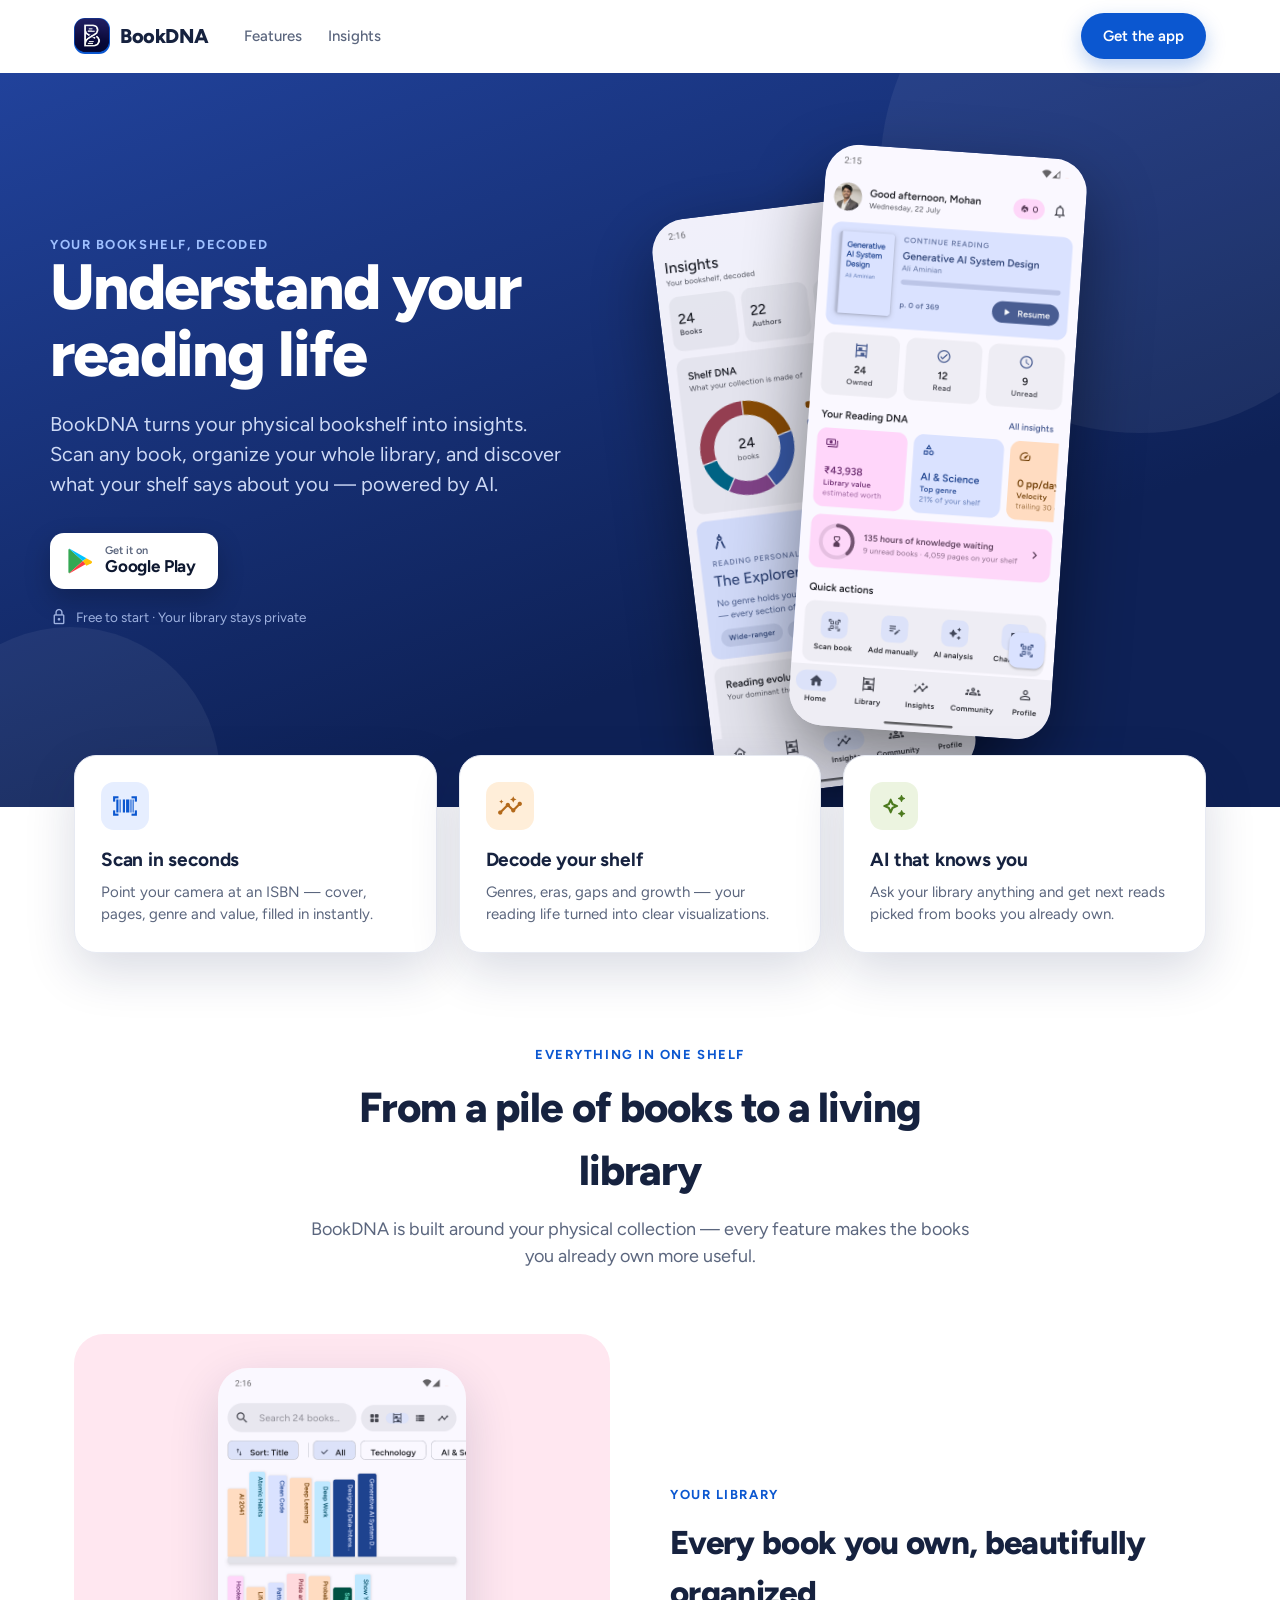
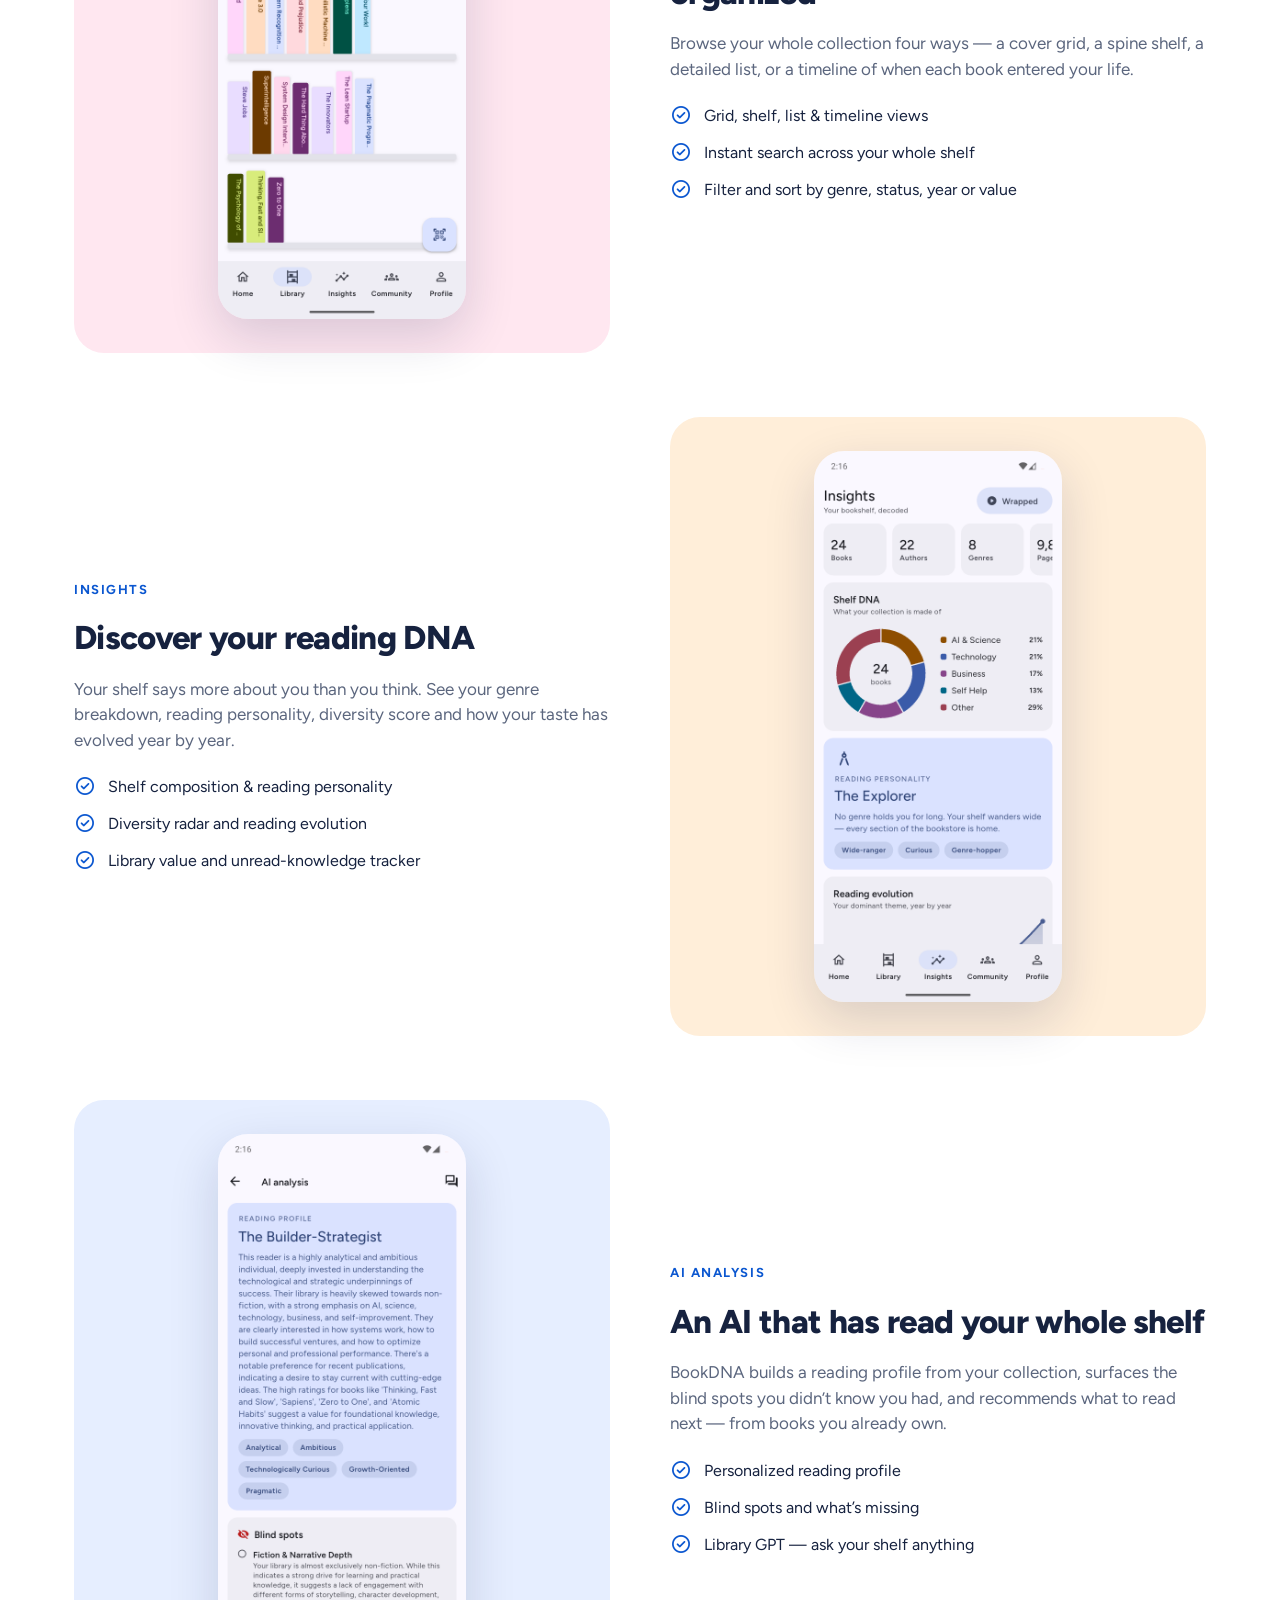
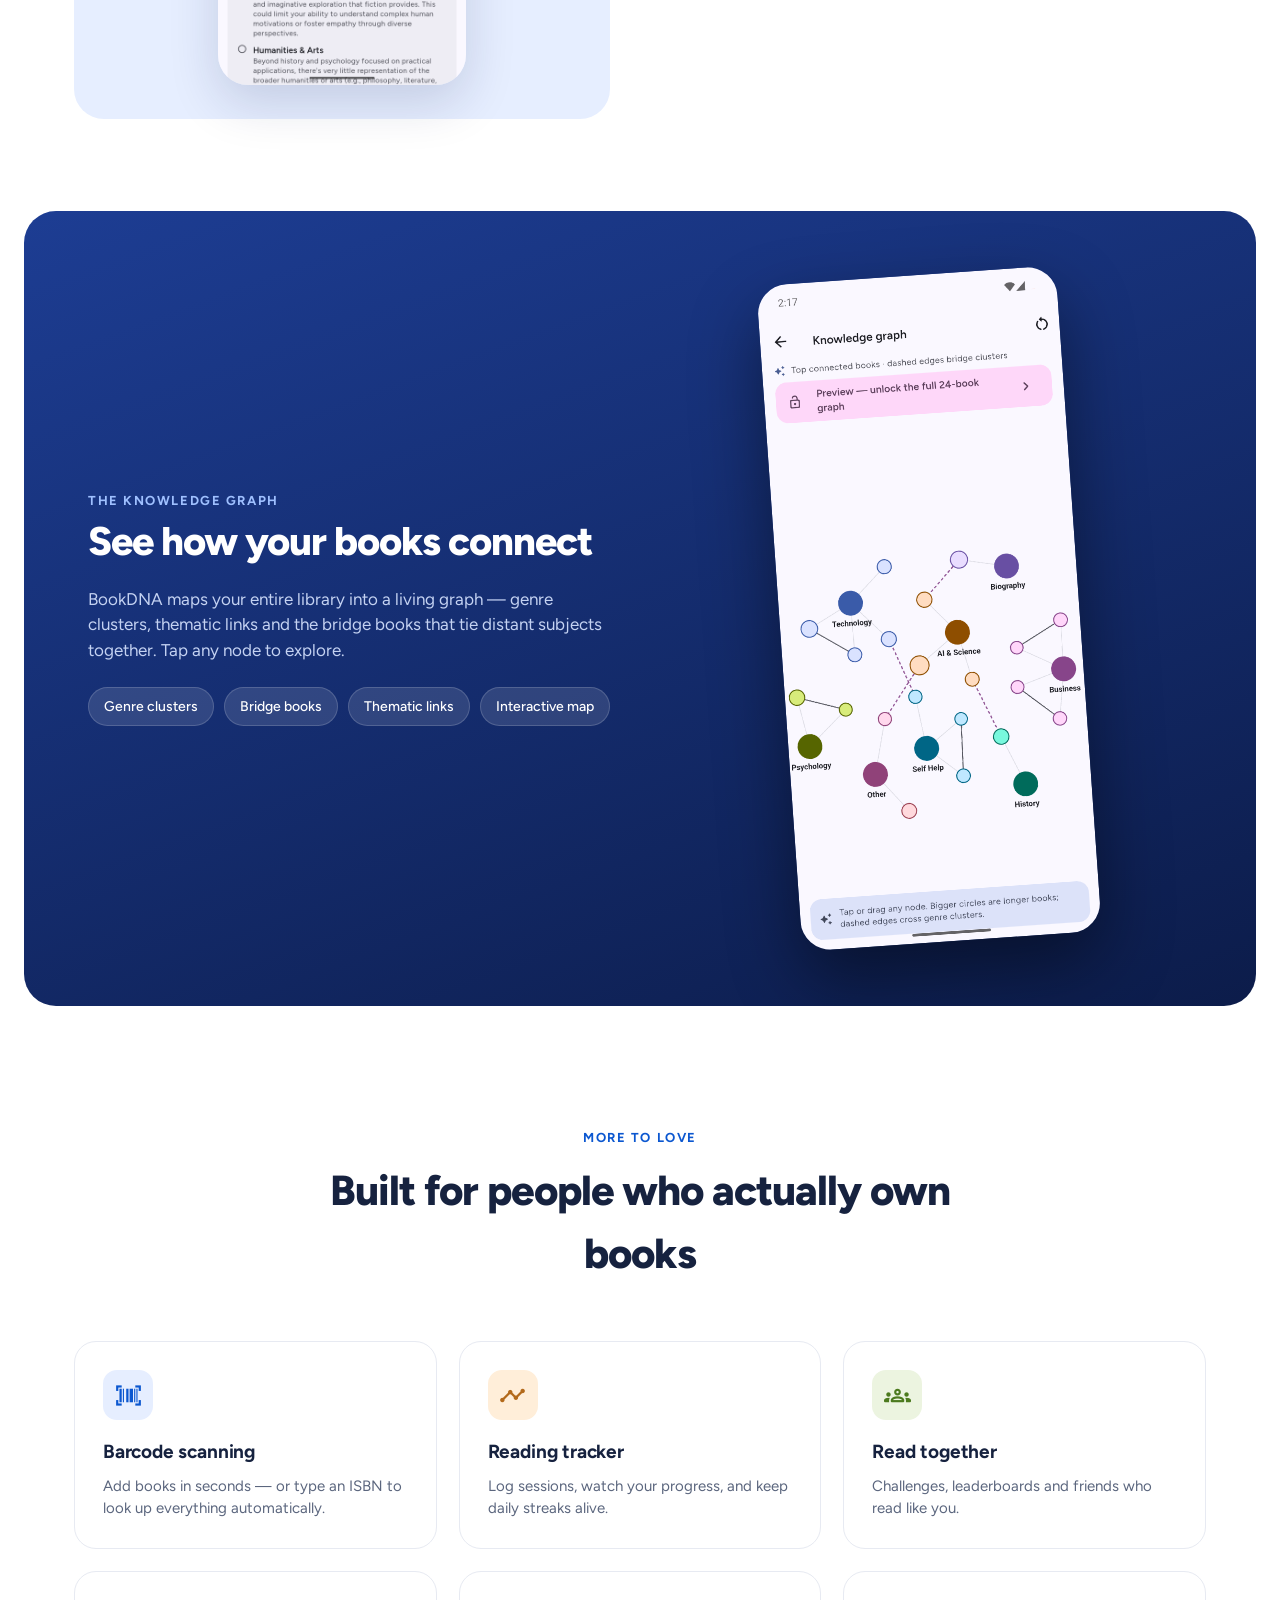
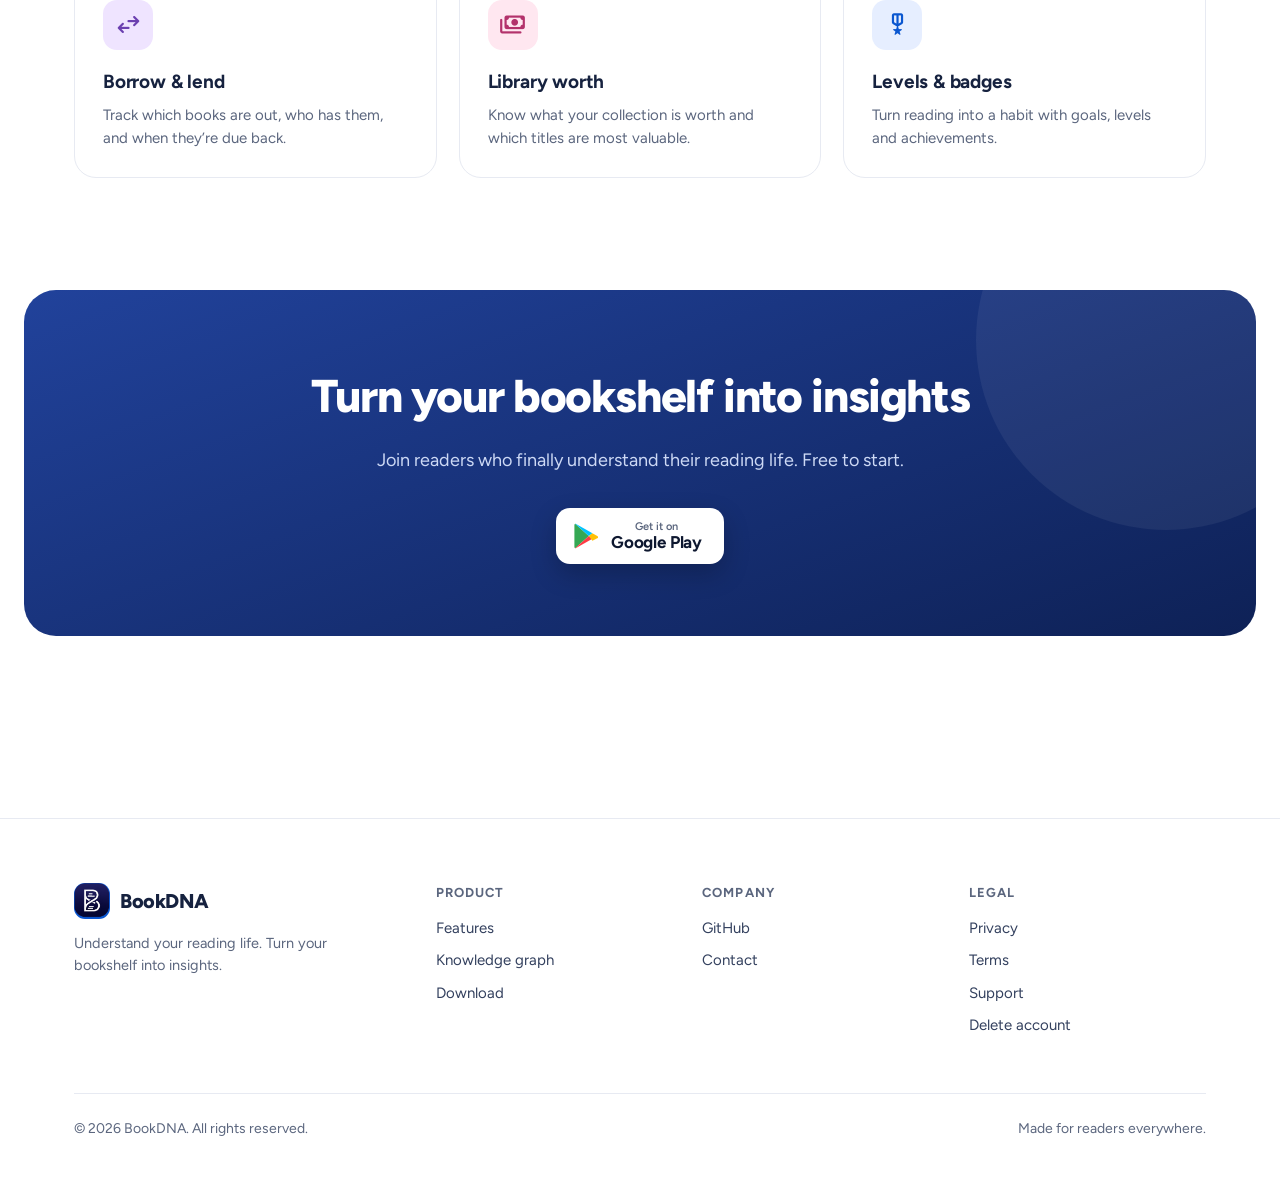
==== commit 54e413f7: "Hide pricing & App Store buttons; Play Store link; app icon" ====
--- a/index.html
+++ b/index.html
@@ -5,6 +5,8 @@
 <meta name="viewport" content="width=device-width, initial-scale=1" />
 <title>BookDNA — Understand your reading life</title>
 <meta name="description" content="BookDNA turns your physical bookshelf into insights. Scan any book, organize your whole library, and decode your reading DNA with AI." />
+<link rel="icon" type="image/png" href="assets/app_icon.png" />
+<link rel="apple-touch-icon" href="assets/app_icon.png" />
 <link rel="preconnect" href="https://fonts.googleapis.com" />
 <link rel="preconnect" href="https://fonts.gstatic.com" crossorigin="anonymous" />
 <link href="https://fonts.googleapis.com/css2?family=Figtree:wght@400;500;600;700;800&display=swap" rel="stylesheet" />
@@ -30,8 +32,9 @@
   header.scrolled{border-color:var(--line)}
   .nav{display:flex;align-items:center;gap:28px;height:72px}
   .brand{display:flex;align-items:center;gap:10px;font-weight:800;font-size:20px;letter-spacing:-.02em}
-  .logo{width:36px;height:36px;border-radius:11px;background:var(--indigo);display:flex;align-items:center;justify-content:center;flex:none}
+  .logo{width:36px;height:36px;border-radius:11px;background:var(--indigo);display:flex;align-items:center;justify-content:center;flex:none;overflow:hidden}
   .logo .msr{color:#fff;font-size:22px}
+  .logo img{width:100%;height:100%;object-fit:cover}
   .nav .links{display:flex;gap:26px;margin-left:8px}
   .nav .links a{font-size:15px;font-weight:500;color:var(--muted);transition:color .2s}
   .nav .links a:hover{color:var(--ink)}
@@ -167,16 +170,18 @@
 <body>
 <header id="hdr">
   <div class="wrap nav">
-    <div class="brand"><span class="logo"><span class="msr" style="font-variation-settings:'FILL' 1">auto_stories</span></span>BookDNA</div>
+    <div class="brand"><span class="logo"><img src="assets/app_icon.png" alt="BookDNA icon" /></span>BookDNA</div>
     <nav class="links">
       <a href="#features">Features</a>
       <a href="#insights">Insights</a>
+      <!-- Pricing hidden until the store subscription launches
       <a href="#pricing">Pricing</a>
+      -->
     </nav>
     <div class="spacer"></div>
     <div class="nav-cta">
-      <a href="#pricing" class="btn btn-ghost">See pricing</a>
-      <a href="#get" class="btn btn-primary">Get the app</a>
+      <!-- <a href="#pricing" class="btn btn-ghost">See pricing</a> -->
+      <a href="https://play.google.com/store/apps/details?id=com.bookdna.bookdna" class="btn btn-primary">Get the app</a>
     </div>
   </div>
 </header>
@@ -190,11 +195,13 @@
       <h1>Understand your reading life</h1>
       <p class="sub">BookDNA turns your physical bookshelf into insights. Scan any book, organize your whole library, and discover what your shelf says about you — powered by AI.</p>
       <div class="store-row" id="get">
+        <!-- App Store button hidden until the iOS release
         <a class="store" href="#get" aria-label="Download on the App Store">
           <svg viewBox="0 0 24 24" width="27" height="27" fill="currentColor" aria-hidden="true"><path d="M16.36 12.78c-.02-2.3 1.88-3.4 1.96-3.46-1.07-1.56-2.73-1.78-3.32-1.8-1.41-.14-2.76.83-3.48.83-.72 0-1.82-.81-3-.79-1.54.02-2.96.9-3.75 2.28-1.6 2.78-.41 6.89 1.15 9.14.76 1.1 1.67 2.34 2.86 2.29 1.15-.05 1.58-.74 2.97-.74 1.39 0 1.78.74 3 .72 1.24-.02 2.02-1.12 2.78-2.23.88-1.28 1.24-2.52 1.26-2.58-.03-.01-2.42-.93-2.44-3.67zM14.13 5.9c.64-.78 1.07-1.85.95-2.93-.92.04-2.03.61-2.69 1.38-.59.69-1.11 1.79-.97 2.85 1.02.08 2.07-.52 2.71-1.3z"/></svg>
           <span><small>Download on the</small><b>App Store</b></span>
         </a>
-        <a class="store play" href="#get" aria-label="Get it on Google Play">
+        -->
+        <a class="store play" href="https://play.google.com/store/apps/details?id=com.bookdna.bookdna" aria-label="Get it on Google Play">
           <svg class="tri" viewBox="0 0 24 26" aria-hidden="true"><path d="M1 1.6 13.7 13 1 24.4c-.4-.2-.7-.6-.7-1.2V2.8c0-.6.3-1 .7-1.2Z" fill="#34a853"/><path d="M1 1.6c.1 0 .3 0 .5.1L17 10.5l-3.3 2.5L1 1.6Z" fill="#00c3ff"/><path d="M1 24.4 13.7 13 17 15.5 1.5 24.3c-.2.1-.4.1-.5.1Z" fill="#ff3a44"/><path d="M17 10.5 21.6 13c.9.5.9 1.6 0 2.1L17 17.5 13.7 13 17 10.5Z" fill="#ffc107"/></svg>
           <span><small>Get it on</small><b>Google Play</b></span>
         </a>
@@ -327,6 +334,7 @@
   </div>
 </section>
 
+<!-- Pricing hidden until the store subscription launches
 <section class="block" id="pricing" style="background:var(--soft)">
   <div class="wrap">
     <div class="sec-head reveal">
@@ -364,6 +372,8 @@
     </div>
   </div>
 </section>
+-->
+
 
 <section class="block" style="padding-top:20px">
   <div class="cta reveal">
@@ -371,8 +381,10 @@
     <h2>Turn your bookshelf into insights</h2>
     <p>Join readers who finally understand their reading life. Free to start.</p>
     <div class="store-row">
+      <!-- App Store button hidden until the iOS release
       <a class="store" href="#get"><svg viewBox="0 0 24 24" width="27" height="27" fill="currentColor" aria-hidden="true"><path d="M16.36 12.78c-.02-2.3 1.88-3.4 1.96-3.46-1.07-1.56-2.73-1.78-3.32-1.8-1.41-.14-2.76.83-3.48.83-.72 0-1.82-.81-3-.79-1.54.02-2.96.9-3.75 2.28-1.6 2.78-.41 6.89 1.15 9.14.76 1.1 1.67 2.34 2.86 2.29 1.15-.05 1.58-.74 2.97-.74 1.39 0 1.78.74 3 .72 1.24-.02 2.02-1.12 2.78-2.23.88-1.28 1.24-2.52 1.26-2.58-.03-.01-2.42-.93-2.44-3.67zM14.13 5.9c.64-.78 1.07-1.85.95-2.93-.92.04-2.03.61-2.69 1.38-.59.69-1.11 1.79-.97 2.85 1.02.08 2.07-.52 2.71-1.3z"/></svg><span><small>Download on the</small><b>App Store</b></span></a>
-      <a class="store play" href="#get"><svg class="tri" viewBox="0 0 24 26" aria-hidden="true"><path d="M1 1.6 13.7 13 1 24.4c-.4-.2-.7-.6-.7-1.2V2.8c0-.6.3-1 .7-1.2Z" fill="#34a853"/><path d="M1 1.6c.1 0 .3 0 .5.1L17 10.5l-3.3 2.5L1 1.6Z" fill="#00c3ff"/><path d="M1 24.4 13.7 13 17 15.5 1.5 24.3c-.2.1-.4.1-.5.1Z" fill="#ff3a44"/><path d="M17 10.5 21.6 13c.9.5.9 1.6 0 2.1L17 17.5 13.7 13 17 10.5Z" fill="#ffc107"/></svg><span><small>Get it on</small><b>Google Play</b></span></a>
+      -->
+      <a class="store play" href="https://play.google.com/store/apps/details?id=com.bookdna.bookdna"><svg class="tri" viewBox="0 0 24 26" aria-hidden="true"><path d="M1 1.6 13.7 13 1 24.4c-.4-.2-.7-.6-.7-1.2V2.8c0-.6.3-1 .7-1.2Z" fill="#34a853"/><path d="M1 1.6c.1 0 .3 0 .5.1L17 10.5l-3.3 2.5L1 1.6Z" fill="#00c3ff"/><path d="M1 24.4 13.7 13 17 15.5 1.5 24.3c-.2.1-.4.1-.5.1Z" fill="#ff3a44"/><path d="M17 10.5 21.6 13c.9.5.9 1.6 0 2.1L17 17.5 13.7 13 17 10.5Z" fill="#ffc107"/></svg><span><small>Get it on</small><b>Google Play</b></span></a>
     </div>
   </div>
 </section>
@@ -381,15 +393,15 @@
   <div class="wrap">
     <div class="foot">
       <div>
-        <div class="brand"><span class="logo"><span class="msr" style="font-variation-settings:'FILL' 1">auto_stories</span></span>BookDNA</div>
+        <div class="brand"><span class="logo"><img src="assets/app_icon.png" alt="BookDNA icon" /></span>BookDNA</div>
         <p>Understand your reading life. Turn your bookshelf into insights.</p>
       </div>
       <div>
         <h4>Product</h4>
         <a href="#features">Features</a>
         <a href="#insights">Knowledge graph</a>
-        <a href="#pricing">Pricing</a>
-        <a href="#get">Download</a>
+        <!-- <a href="#pricing">Pricing</a> -->
+        <a href="https://play.google.com/store/apps/details?id=com.bookdna.bookdna">Download</a>
       </div>
       <div>
         <h4>Company</h4>
